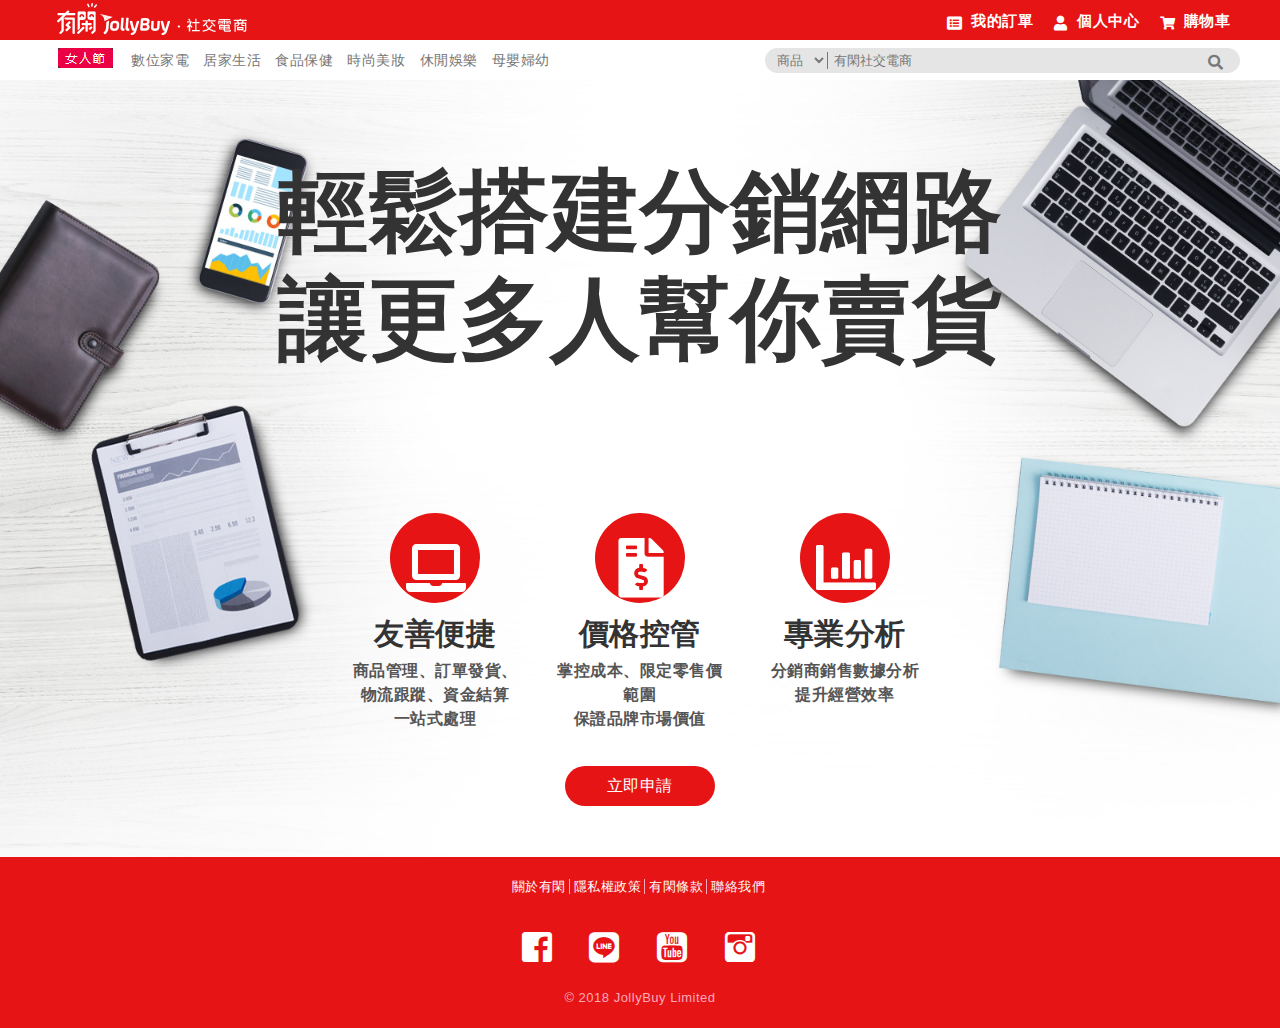
==== about-delivery.html @ 209195c0 "#77298 有閑承接頁面-店主 #77297 有閑承接頁面-供貨分銷 #77292 有閑承接頁面-拼團" ====
<!DOCTYPE html>
<html lang="en">
<head>
  <meta charset="UTF-8">
  <meta http-equiv="X-UA-Compatible" content="IE=edge, chrome=1">
  <meta name="viewport" content="width=device-width, initial-scale=1, user-scalable=0">
  <title>有閑</title>
  <link href="beango/css/bootstrap.min.css" rel="stylesheet" type="text/css">
  <link href="beango/css/owl.carousel.min.css" rel="stylesheet" type="text/css">
  <link href="beango/css/jquery.mCustomScrollbar.min.css" rel="stylesheet" tyle="text/css">
  <link href="beango/css/animate.css" rel="stylesheet" tyle="text/css">
  <link href="beango/css/icon.css" rel="stylesheet" type="text/css">
  <link href="beango/css/leisure.css?v=1" rel="stylesheet" type="text/css">  
  <script type="text/javascript" src="beango/js/jquery-2.1.4.min.js"></script>
</head>
<body>
  <div id="wrapper">
    <header>
      <div class="row content-with">
        <div id="menu">
          <i class="icon-list icon-m" id="navbarSideButton"></i>
          </div>
        <div class="col logo">
          <a href="#"><img src="beango/images/logo-mb-JB.png?v=1" alt="有閑"></a>
        </div>
        <div id="menu-list" class="col">
          <ul>
            <li class="shop"><a href="https://dev-admin.jollybuy.com/Member/Order"><i class="icon-listalt icon-s"></i>我的訂單</a></li>
            <li class="member"><a href="https://dev-www.jollybuy.com/Member/IndexNew"><i class="icon-user icon-s"></i>個人中心</a></li>
            <li class="cart"><a href="javascript:void(0);"><i class="icon-shoppingcart icon-s"></i>購物車</a></li>
          </ul>
        </div>
      </div>
      <div class="overlay"></div>
    </header>
    <!-- pc nav -->
    <div class="nav">      
      <div class="content-with">        
        <nav>   
          <div class="btn">
            <a href="javascript:void(0);">
              <img src="beango/images/icon/menu/btn.png" alt="女人節">
            </a>
          </div>
          <div id="scrollmenu" class="content">
            <a href="index.html?nav=01" data-nav="01">數位家電</a>
            <a href="index.html?nav=02" data-nav="02">居家生活</a>
            <a href="index.html?nav=03" data-nav="03">食品保健</a>
            <a href="index.html?nav=04" data-nav="04">時尚美妝</a>
            <a href="index.html?nav=05" data-nav="05">休閒娛樂</a>
            <a href="index.html?nav=06" data-nav="06">母嬰婦幼</a>
          </div>
        </nav>
        <div id="searchbar" class="search-form">
          <form class="" name="search" action="" method="post">
            <div class="wrap">
              <select name="type">
                <option value="product">商品</option>
                <option value="shop">店家</option>
              </select>
              <input type="text" name="k" autocomplete="off" placeholder="有閑社交電商">
              <button type="submit" class="search-button">
                <i class="icon-search icon-s"></i>
              </button>
            </div>
          </form>
        </div>
      </div>
    </div>
    <!--end of pc nav -->
    <!-- 電視牆 -->
    <div class="main-slideshow">
      <div class="tvwall-banner delivery-img"></div>
      <div class="tvwall-title">輕鬆搭建分銷網路<br/>讓更多人幫你賣貨</div>
    </div>
    <!-- end of 電視牆 -->
    <div class="main-container">      
      <div class="row three-item">
        <div class="item item col-sm-12 col-md-4 col-lg-4">
          <div class="cont">
            <div class="pic">
              <span class="icon-circle"><i class="icon-laptop"></i></span>              
            </div>
            <div class="txt">
              <p>友善便捷</p>
              <span>商品管理、訂單發貨、<br/>
                  物流跟蹤、資金結算<br/>
                  一站式處理</span>
            </div>
          </div>
        </div>
        <div class="item item col-sm-12 col-md-4 col-lg-4">
          <div class="cont">
            <div class="pic">
              <span class="icon-circle"><i class="icon-file-invoice-dollar-solid"></i></span>              
            </div>
            <div class="txt">
              <p>價格控管</p>
              <span>掌控成本、限定零售價範圍<br/>
                  保證品牌市場價值</span>
            </div>
          </div>
        </div>
        <div class="item item col-sm-12 col-md-4 col-lg-4">
          <div class="cont">
            <div class="pic">
              <span class="icon-circle"><i class="icon-chart-bar"></i></span>              
            </div>
            <div class="txt">
              <p>專業分析</p>
              <span>分銷商銷售數據分析<br/>
                  提升經營效率</span>
            </div>
          </div>
        </div>
        <div class="btn">立即申請</div>
      </div>
    </div>    
    <footer>
      <div class="fixed-footer">
        <ul>
          <li class="goback"><a href="https://dev-www.jollybuy.com/Beango/IndexNew"><i class="icon-home icon-m"></i>回有閑</a></li>
          <li class="shop"><a href="https://dev-admin.jollybuy.com/Member/Order"><i class="icon-listalt icon-m"></i>我的訂單</a></li>
          <li class="member"><a href="https://dev-www.jollybuy.com/Member/IndexNew"><i class="icon-user icon-m"></i>個人中心</a></li>
          <li class="cart"><a href="javascript:void(0);"><i class="icon-shoppingcart icon-m"></i>購物車</a></li>
        </ul>
      </div>
      <div class="footer">
        <div class="txt-link">
          <ul>
            <li><a target="_blank" href="http://dev-www.jollybuy.com/act/mb-about.html">關於有閑</a></li>
            <li><a target="_blank" href="http://dev-www.jollybuy.com/act/mb-privacy.html">隱私權政策</a></li>
            <li><a target="_blank" href="http://dev-www.jollybuy.com/act/mb-Terms.html">有閑條款</a></li>
            <li><a href="mailto:Jollybuy_cs@jollywiz.com">聯絡我們</a></li>
          </ul>
        </div>
        <div class="app-link">
          <ul>
            <li><a href="javascript:void(0);"><i class="icon-facebook-square icon-xl"></i></a></li>
            <li><a href="javascript:void(0);"><i class="icon-line icon-xl"></i></a></li>
            <li><a href="javascript:void(0);"><i class="icon-youtube_sign icon-xl"></i></a></li>
            <li><a href="javascript:void(0);"><i class="icon-instagram-big-logo icon-xl"></i></a></li>
          </ul>
        </div>
        <div class="copy-right">© 2018 JollyBuy Limited</div>
      </div>  
    </footer>
    <a class="back-to-top" href="javascript:void(0);"></a>
  </div>

<!-- /#wrapper -->
<!-- left slider content -->
  <div id="navbarSide" class="navbar-side">
    <span class="close"><i class="icon-times icon-m" aria-hidden="true"></i></span>
    <div><a href="javascript:void(0);">全站分類</a></div>
    <div>
      <ul>
        <li><a class="digital" href="category.html"><i class="icon-laptop icon-m"></i>數位</a></li>
        <li><a class="food" href="category.html"><i class="icon-utensils icon-m"></i>食品</a></li>
        <li><a class="home" href="category.html"><i class="icon-couch icon-m"></i>居家</a></li>
        <li><a class="fashion" href="category.html"><i class="icon-shoppingpurse icon-m"></i>時尚</a></li>
        <li><a class="casual" href="category.html"><i class="icon-bicycle icon-l"></i>休閒</a></li>
        <li><a class="mom" href="category.html"><i class="icon-babycarriage icon-m"></i>母嬰</a></li>
      </ul>
    </div>
    <div><a href="http://dev-www.jollybuy.com/act/mb-about.html">關於有閑</a></div>
    <div><a href="http://dev-www.jollybuy.com/act/mb-Terms.html">有閑條款</a></div>
    <div><a href="http://dev-www.jollybuy.com/act/mb-privacy.html">隱私權政策</a></div>
    <div><a href="mailto:Jollybuy_cs@jollywiz.com">聯絡我們</a></div>
    <div class="side-app-link">
      <ul>
        <li><a href="javascript:void(0);"><i class="icon-facebook-square icon-xl"></i></a></li>
        <li><a href="javascript:void(0);"><i class="icon-line icon-xl"></i></a></li>
        <li><a href="javascript:void(0);"><i class="icon-youtube_sign icon-xl"></i></a></li>
        <li><a href="javascript:void(0);"><i class="icon-instagram-big-logo icon-xl"></i></a></li>
      </ul>
    </div>
  </div>
<!--end of left slider content -->
  <script type="text/javascript" src="beango/js/bootstrap.min.js" ></script>
  <script type="text/javascript" src="beango/js/jquery.mCustomScrollbar.concat.min.js"></script>
  <script type="text/javascript" src="beango/js/owl.carousel.min.js"></script>
  <script type="text/javascript" src="beango/js/digit_countdown.js"></script>
  <script type="text/javascript" src="beango/js/leisure.js"></script>
  <!-- Global site tag (gtag.js) - Google Analytics -->
  <script async src="https://www.googletagmanager.com/gtag/js?id=UA-2205396-38"></script>
  <script>
    window.dataLayer = window.dataLayer || [];
    function gtag(){dataLayer.push(arguments);}
    gtag('js', new Date());
    gtag('config', 'UA-2205396-38');    
  </script>
</body>
</html>
---- beango/css/icon.css ----
@font-face {
  font-family: 'icomoon';
  src:  url('fonts/icon.eot?mkr8te');
  src:  url('fonts/icon.eot?mkr8te#iefix') format('embedded-opentype'),
    url('fonts/icon.ttf?mkr8te') format('truetype'),
    url('fonts/icon.woff?mkr8te') format('woff'),
    url('fonts/icon.svg?mkr8te#icon') format('svg');
  font-weight: normal;
  font-style: normal;
}

[class^="icon-"], [class*=" icon-"] {
  /* use !important to prevent issues with browser extensions that change fonts */
  font-family: 'icomoon' !important;
  speak: none;
  font-style: normal;
  font-weight: normal;
  font-variant: normal;
  text-transform: none;
  line-height: 1;

  /* Better Font Rendering =========== */
  -webkit-font-smoothing: antialiased;
  -moz-osx-font-smoothing: grayscale;
}

.icon-s {
  font-size: 15px; }

.icon-m {
  font-size: 20px; }

.icon-l {
  font-size: 25px; }

.icon-xl {
  font-size: 30px; }

.icon-2xl {
  font-size: 35px; }

.icon-3xl {
  font-size: 40px; }

.icon-fw {
  text-align: center;
  width: 15px; }

.icon-file-invoice-dollar-solid:before {
  content: "\e929";
}
.icon-chart-bar:before {
  content: "\f080";
}
.icon-chart-pie:before {
  content: "\f200";
}
.icon-laptop2:before {
  content: "\f10a";
}
.icon-palette:before {
  content: "\f53f";
}
.icon-newbeanfun-square:before {
  content: "\e900";
}
.icon-moneybag:before {
  content: "\e901";
}
.icon-puzzle:before {
  content: "\e902";
}
.icon-crib:before {
  content: "\e903";
}
.icon-babycarriage:before {
  content: "\e904";
}
.icon-soap:before {
  content: "\e905";
}
.icon-bottle:before {
  content: "\e906";
}
.icon-meat:before {
  content: "\e907";
}
.icon-rockinghorse:before {
  content: "\e908";
}
.icon-pregnant:before {
  content: "\e909";
}
.icon-pijama:before {
  content: "\e90a";
}
.icon-megaphone:before {
  content: "\e90b";
}
.icon-light:before {
  content: "\e90c";
}
.icon-tissues:before {
  content: "\e90d";
}
.icon-perfume:before {
  content: "\e90e";
}
.icon-cabinet:before {
  content: "\e90f";
}
.icon-hardware:before {
  content: "\e910";
}
.icon-cannedfood:before {
  content: "\e911";
}
.icon-jelly:before {
  content: "\e912";
}
.icon-dumpling:before {
  content: "\e913";
}
.icon-cake:before {
  content: "\e914";
}
.icon-popcorn:before {
  content: "\e915";
}
.icon-menshoe:before {
  content: "\e916";
}
.icon-menclothes:before {
  content: "\e917";
}
.icon-shoe:before {
  content: "\e918";
}
.icon-necklace:before {
  content: "\e919";
}
.icon-shoppingpurse:before {
  content: "\e91a";
}
.icon-dress:before {
  content: "\e91b";
}
.icon-womenlipstick:before {
  content: "\e91c";
}
.icon-party:before {
  content: "\e91d";
}
.icon-alarm:before {
  content: "\e91e";
}
.icon-campingtent:before {
  content: "\e91f";
}
.icon-filledspeaker:before {
  content: "\e920";
}
.icon-washingmachine:before {
  content: "\e921";
}
.icon-hairdryer:before {
  content: "\e922";
}
.icon-microwaveoven:before {
  content: "\e923";
}
.icon-rim:before {
  content: "\e924";
}
.icon-instagram-big-logo:before {
  content: "\e925";
}
.icon-line-logo:before {
  content: "\e926";
}
.icon-plus-18-movie:before {
  content: "\e927";
}
.icon-newbeanfun:before {
  content: "\e928";
}
.icon-search:before {
  content: "\f002";
}
.icon-user:before {
  content: "\f007";
}
.icon-thlarge:before {
  content: "\f009";
}
.icon-times:before {
  content: "\f00d";
}
.icon-cog:before {
  content: "\f013";
}
.icon-home:before {
  content: "\f015";
}
.icon-listalt:before {
  content: "\f022";
}
.icon-camera:before {
  content: "\f030";
}
.icon-arrowleft:before {
  content: "\f053";
}
.icon-arrowright:before {
  content: "\f054";
}
.icon-shoppingcart:before {
  content: "\f07a";
}
.icon-twitter-square:before {
  content: "\f081";
}
.icon-facebook-square:before {
  content: "\f082";
}
.icon-twitter:before {
  content: "\f099";
}
.icon-briefcase:before {
  content: "\f0b1";
}
.icon-bars:before {
  content: "\f0c9";
}
.icon-list:before {
  content: "\f0ca";
}
.icon-google-plus-square:before {
  content: "\f0d4";
}
.icon-google-plus-g:before {
  content: "\f0d5";
}
.icon-coffee:before {
  content: "\f0f4";
}
.icon-laptop:before {
  content: "\f109";
}
.icon-gamepad:before {
  content: "\f11b";
}
.icon-dollarsign:before {
  content: "\f155";
}
.icon-thumbsup:before {
  content: "\f164";
}
.icon-youtube_sign:before {
  content: "\f166";
}
.icon-youtube:before {
  content: "\f167";
}
.icon-youtube2:before {
  content: "\f168";
}
.icon-instagram:before {
  content: "\f16d";
}
.icon-tumblr:before {
  content: "\f173";
}
.icon-tumblr-square:before {
  content: "\f174";
}
.icon-weibo:before {
  content: "\f18a";
}
.icon-vimeo-square:before {
  content: "\f194";
}
.icon-paw:before {
  content: "\f1b0";
}
.icon-weixin:before {
  content: "\f1d7";
}
.icon-cc-visa:before {
  content: "\f1f0";
}
.icon-cc-mastercard:before {
  content: "\f1f1";
}
.icon-cc-paypal:before {
  content: "\f1f4";
}
.icon-bicycle:before {
  content: "\f206";
}
.icon-whatsapp:before {
  content: "\f232";
}
.icon-cc-jcb:before {
  content: "\f24b";
}
.icon-vimeo-v:before {
  content: "\f27d";
}
.icon-shoppingbag:before {
  content: "\f290";
}
.icon-bath:before {
  content: "\f2cd";
}
.icon-utensils:before {
  content: "\f2e7";
}
.icon-facebook-f:before {
  content: "\f39e";
}
.icon-line:before {
  content: "\f3c0";
}
.icon-mobile:before {
  content: "\f3cd";
}
.icon-pad:before {
  content: "\f3fa";
}
.icon-ticket:before {
  content: "\f3ff";
}
.icon-whatsapp-square:before {
  content: "\f40c";
}
.icon-youtube-square:before {
  content: "\f431";
}
.icon-pills:before {
  content: "\f484";
}
.icon-couch:before {
  content: "\f4b8";
}
.icon-broom:before {
  content: "\f51a";
}
.icon-robot:before {
  content: "\f544";
}
.icon-store:before {
  content: "\f54e";
}
---- beango/css/leisure.css ----
body{
  width:100%;
  position: relative;
  font-family: 微軟正黑體, "Microsoft JhengHei", Arial, Helvetica, sans-serif;
  font-size: 13px;
  line-height: 20px;
  letter-spacing: 0.5px;
  text-decoration: none;
  color: #777;
  background-color: #f5f5f5;
}
a,a:link,a:visited{
  color: #777;
  text-decoration: none;
}
ul,li{
  list-style-type: none;
  padding: 0 0;
  margin: 0 0;
}
.img-fluid{
  width: 100%;
}
.main-container .row{
  margin-left: 0;
  margin-right: 0;
}
.main-container{
  position: relative;
  /* padding: 0 1em; */
  margin-bottom: 90px;
}
.content-with{
  width: 100%;
}
@media (min-width: 992px) {
  a:hover{color: #ff3f56;}
  .main-container{
    position: relative;
    margin-bottom: 0px;
  }
  .content-with{
    width: 100%;
    max-width: 1200px;
    margin: 0 auto;
  }
}
/*
header
*/
header{
  height: 40px;
  background-color: #e61414;
  margin-bottom: 40px;/*for bottom  */
}
header #menu{
  margin: 13px 0 2px 17px;
  padding: 0 15px;
}
header .logo{
  text-align: center;
}
header .logo img{
  max-height: 40px;
}
header #search{
  text-align: right;
  padding-top: 8px;
  padding-right: 0;
}
header #search i{
  position: absolute;
  right: -15px;
  top: 12px;
  color: #fff;
}
#menu-list {
  display: none;
}
@media (max-width: 992px) {
  header .logo{
    display: none;
  }
}
@media (min-width: 992px) {
  header .logo{
    text-align: left;
  }
  header #search,
  header #menu{
    display: none;
  }
  /*pc menu*/
  #menu-list{
    display: block;
    text-align: right;
    padding-top: 6px;
    padding-right: 0px; /*隱藏購物車*/
  }
  #menu-list ul li{
    display: inline-block;
  }
  #menu-list li a{
    position: relative;
    color: #FFF;
    display: block;
    height: 30px;
    background-repeat: no-repeat;
    background-position: left top;
    padding-top: 5px;
    padding-right: 10px;
    padding-left: 30px;
    font-size: 15px;
    font-family: "微軟正黑體";
    font-weight: 700;
  }
  #menu-list li a i{
    position: absolute;
    left: 6px;
    top: 10px;
  }
  #menu-list li a:hover{color: #ffa8bd;}
  #menu-list li.dollar a{background-image: url("../images/icon/menu/icon-dollar.png");}
  #menu-list li.dollar a:hover{background-image: url("../images/icon/menu/icon-dollar-hover.png");}
}
/*
側欄選單
*/
 #navbarSideButton{
  color: #fff;
  outline: none;
  margin-top: 12px;
  cursor: pointer;
 }
 .navbar-side {
  color: #fff;
  font-size: 1.1em;
  letter-spacing: 2px;
  background-color: #fafafa;
  height: 100%;
  width: 180px;
  position: fixed;
  top: 0;
  left: -180px;
  list-style: none;
  z-index: 1000;
  -webkit-transform: translateX(0%);
  -ms-transform: translateX(0%);
  transform: translateX(0%);
  -webkit-transition: 300ms ease;
  transition: 300ms ease;
  padding: 20px;
}
.navbar-side>div{
  border-bottom: solid 1px #e1e1e1;
  padding: 10px 0;
}
.navbar-side>div:last-child{
  border-bottom: none;
}
.navbar-side>div a:hover{
  color: #ff3f56;
}
.navbar-side li{
  display: inline-block;
  margin-left: 8px;
}
.navbar-side li a{
  display: block;
  position: relative;
  background-repeat: no-repeat;
  padding-top: 30px;
}
.navbar-side li a i{
  position: absolute;
  left: 5px;
  top: 8px;
}
.navbar-side .side-app-link{
  display: inline-block;
}
.navbar-side .side-app-link ul li{
  float: left;
  margin: 7px;
  width: 32px;
  height: 32px;
}
.navbar-side .side-app-link ul li a{
  padding: 0;
}
.navbar-side .side-app-link ul li i{
  position: relative;
  top: inherit;
  left: inherit;
}
.navbar-side .close{
  color: #777;
  position: absolute;
  top: 5px;
  right: 5px;
}
.side-link {
 padding-left: 2rem;
}
.reveal {
  -webkit-transform: translateX(100%);
 -ms-transform: translateX(100%);
 transform: translateX(100%);
 -webkit-transition: 300ms ease;
 transition: 300ms ease;
}
.overlay {
  position: fixed;
  display: none;
  top: 0;
  left: 0;
  right: 0;
  bottom: 0;
  cursor: pointer;
  background-color: #2b2b2b;
  opacity: 0.6;
  z-index: 1000;
}

/*nav*/
.nav{
  background-color: #FFF;
  width: 100%;
  position: absolute; /*for bottom pc nav*/
  height: 40px;
  top: 40px;/*for bottom pc nav*/
}
nav .btn{
  float: left;
  margin-left: 5px;
  height: 40px;
  border-radius: 0;
}
nav .btn a{
  display: block;
  font-size: 13px;
  color: #fff;
  vertical-align: text-top;
}
#scrollmenu a{
  width: 39px;
  font-size: 14px;
  overflow: hidden;
}
#scrollmenu,
.scrollmenu{
  overflow: auto;
  white-space: nowrap;
}
#scrollmenu a,
.scrollmenu a{
    display: inline-block;
    color: #777;
    text-align: center;
    margin-right: 3%;
    padding:10px;
    text-decoration: none;
}
#scrollmenu a.active{
    color: #ff3f56;
}
.scrollbar-dynamic > .scroll-element.scroll-x .scroll-bar{
  cursor: pointer;
}
/*.scrollmenu .mCS-minimal.mCSB_scrollTools .mCSB_draggerRail{
  background-color: #FF0000;
}*/
@media (max-width: 992px) {
  nav .btn{
    margin: 0;
  }
}
@media (min-width: 515px) {
  nav{
    float: left;
    width: 515px;
    overflow: hidden;
  }  
  .nav #scrollmenu{
    padding-left: 10px;
    width: 515px;
  }
  #scrollmenu a{
    margin: 0;
    padding: 10px 5px;
    color: #777;
    width: auto;
  }
  #scrollmenu a,
  .scrollmenu a{
    margin-bottom: 5px;
  }
  #scrollmenu a:hover {
      color: #ff3f56;
  }
}
/*pc nav search*/
.search-form{
  position: absolute;
  top: -33px;
  right: 15px;
  width: calc(100% - 70px);
  margin: 0px auto;
}
.search-form.open{
  display: block;
}
.search-form .wrap{
  border-radius: 16px;
  position: relative;
  padding: 0px 8px;
  background-color: #e5e5e5;
}
.search-form .search-button{
  position: absolute;
  top: 2px;
  right: 15px;
  width: 20px;
  height: 20px;
  padding: 0;
  color: #777;
  background: transparent;
  border: none;
  outline: none;
  cursor: pointer;  
}
.search-form .search-button i{
  position: absolute;
  top: 5px;
  right: 0;
  width: 20px;
  height: 20px;
}
.search-form input{
  width: 300px;
  height: 25px;
  color: #777;
  background: transparent;
  border: none;
  outline: none;
}
.search-form select{
  margin: 3px 0;
  width: 55px;
  color: #777;
  background: transparent;
  border: none;
  border-right: 1px solid #777;
  border-radius: 0px;
  outline: none;
}
@media (min-width: 992px) {
  .nav .search-form{
    position: relative;
    top: inherit;
    right: inherit;
    left: inherit;
    width: 475px;
    float: right;
    display: block;
    padding-top: 0px;
    margin: 0px auto;
    margin-top: 8px;
  }  
}
@media (max-width: 992px) {
  .search-form .wrap{
    background-color: #FFF;
  }
}

@media (max-width: 575.98px) {
  .nav .search-form input{
    width: calc(100vw - 255px);
  }
}
/*product style*/
.grid .photo{
  position: relative;
  padding-bottom: 100%;
}
.grid .photo img{
  object-fit: contain;
  position: absolute;
  height: 100%;
  top: 0;
  left: 0;
}
.product-defult .fixed-price{
  vertical-align:bottom;
  overflow: hidden;
  display: inline-block;
  text-decoration: line-through;
}
.product-defult .sale-price{
  color: #de002a;
  font-weight: bold;
  display: block;
  margin-left: 2px;
}
.product-defult .sale-price span{
  font-size: 25px;
  display: inline-block;
}
.product-defult .shop{
  overflow: hidden;
  height: 21px;
  margin-top: 5px;
}
.product-defult .desc{
  height: 43px;
  font-weight: bold;
  overflow: hidden;
}
.product-defult .price-group{
  font-size: 18px;
}
/*網格*/
.grid .cont{
  text-align: center;
  background-color: #fff;
  padding: 2px;
  padding-bottom: 10px;
}
.grid .photo{
  margin-bottom: 10px;
}
.grid .info{
  padding: 0 5px;
}
.grid .pro-grid-style01 .cont{
  border: solid 1px #C1C1C1;
}
/*條列*/
.product-list .cont{
  padding-top: 1.33rem;
  padding-bottom: 1.33rem;
  overflow: hidden;
  padding-left: 0px;
  padding-right: 0px;
}
.product-list .photo{
  width: 30%;
  height: auto;
  float: left;
  padding: 2px;
}
.product-list .info{
  float: left;
  width: 65%;
  margin-left: 5%;
  margin-bottom: 5px;
}
.product-list .desc{
  max-height: 60px;
}
.product-defult .promo-icon{
  margin-top: 10px;
  font-size: 0;
}
.product-defult .promo-icon img{
  display: inline-block;
  width: 25px;
  height: auto;
}
/*
  owl-nav
*/
.owl-carousel .owl-nav .owl-next,
.owl-carousel .owl-nav .owl-prev{
  color: #ccc;
  display: none;
  position: absolute;
  top:35%;
}
.owl-carousel .owl-nav .owl-next:hover,
.owl-carousel .owl-nav .owl-prev:hover{
  color:#777;
}
.owl-carousel .owl-nav .owl-prev{
  left: -12px;
}
.owl-carousel .owl-nav .owl-next{
  right: -12px;
}
/*
slideshow
*/
.main-slideshow{
  position: relative;
  background-color: #ddd;
  margin-bottom: 1rem;
  font-size: 1rem;
}
.main-slideshow .slide-item >a{
  width: inherit;
  height: inherit;
  display: block;
}
.main-slideshow .owl-carousel .owl-item img{
  max-width: 100%;
  max-height: 600px;
  width: auto;
  margin: auto;
}
.main-slideshow .owl-carousel .owl-nav .owl-prev,
.main-slideshow .owl-carousel .owl-nav .owl-next{
  position: absolute;
  z-index: 1;
  top: 50%;
  width: 45px;
  height: 60px;
  color: #aaa;
  display: inline-block;
  line-height: 66px;
  border-radius: 3px;
  overflow: hidden;
  -webkit-transform: translateY(-50%);
     -moz-transform: translateY(-50%);
      -ms-transform: translateY(-50%);
       -o-transform: translateY(-50%);
          transform: translateY(-50%);
  font-size: 0;
  font-weight: 300;
  -webkit-transition: 0.5s ease 0s;
     -moz-transition: 0.5s ease 0s;
      -ms-transition: 0.5s ease 0s;
       -o-transition: 0.5s ease 0s;
          transition: 0.5s ease 0s;
  opacity: 0;
}
.main-slideshow .owl-carousel:hover .owl-nav .owl-prev,
.main-slideshow .owl-carousel:hover .owl-nav .owl-next{
  opacity: 1;
}
.main-slideshow .owl-carousel .owl-nav .owl-next{
  right: 10px;
  text-align: right;
}
.main-slideshow .owl-carousel .owl-nav .owl-prev{
  left: 10px;
  text-align: left;
}
.main-slideshow .owl-carousel.nav-style1 .owl-nav .owl-prev::before,
.main-slideshow .owl-carousel.nav-style1 .owl-nav .owl-next::before {
  color: #fff;
  font-size: 20px;
  width: 100%;
  height: 100%;
  text-align: center;
  font-family: "icon";
  background-color: rgba(255, 255, 255, 0.1);
  display: inline-block;
}
.main-slideshow .owl-carousel.nav-style1 .owl-nav .owl-prev::before {
  content: "\f053";
}
.main-slideshow .owl-carousel.nav-style1 .owl-nav .owl-next::before {
  content: "\f054";
}
.main-slideshow .owl-carousel.nav-style1 .owl-nav .owl-prev:hover::before,
.main-slideshow .owl-carousel.nav-style1 .owl-nav .owl-next:hover::before {
  /* background-color: #fff; */
  background-color: rgba(255, 255, 255, 0.9);
  color: #666;
}
.main-slideshow .owl-carousel .owl-dots{
	bottom: 5px;
}
.main-slideshow .owl-carousel .owl-dots .owl-dot {
  display: inline-block;
  background-color: rgba(255, 255, 255, 0.3);
  width: 15px;
  height: 15px;
  border-radius: 100%;
  margin: 0 3px;
}
.main-slideshow .owl-carousel .owl-dots {
  position: absolute;
  z-index: 1;
  bottom: 30px;
  left: 50%;
  -webkit-transform: translateX(-50%);
     -moz-transform: translateX(-50%);
      -ms-transform: translateX(-50%);
       -o-transform: translateX(-50%);
          transform: translateX(-50%);
}
.main-slideshow .owl-carousel .owl-dots .owl-dot.active {
  background-color: rgba(255, 255, 255, 1);
}
.main-slideshow .slide-content-1 {
  position: absolute;
  z-index: 2;
  top: 50%;
  text-align: center;
  left: 50%;
  -webkit-transform: translateX(-50%) translateY(-50%);
  -moz-transform: translateX(-50%) translateY(-50%);
  -ms-transform: translateX(-50%) translateY(-50%);
  -o-transform: translateX(-50%) translateY(-50%);
  transform: translateX(-50%) translateY(-50%);
  max-width: 640px;
}
.main-slideshow .slide-item .view.button {
  color:#fff;
  border: solid 2px #fff;
  background-color: transparent;
  line-height: 48px;
  padding: 0 20px;
}
.main-slideshow .slide-content-1 a.button{
    display: none;
}

@media (max-width: 1199.98px) {
  .item-background {
    background-position: center;
    background-repeat: no-repeat;
    background-size: cover;
    position: relative;
  }
  .main-slideshow .slide-content-1{
    top: 80%;
    left: 50%;
  }
}
@media (max-width: 991.98px) {
  .main-slideshow .owl-carousel .owl-nav .owl-prev,
  .main-slideshow .owl-carousel .owl-nav .owl-next {
    width: 55px;
    height: 45px;
    line-height: 50px;
  }
  .main-slideshow .owl-carousel .owl-dots .owl-dot {
    width: 8px;
    height: 8px;
  }
  .main-slideshow .slide-content-1 a.button{
    display: inline-block;
  }
}

@media (max-width: 575.98px) {
  .main-slideshow .owl-carousel .owl-nav .owl-prev,
  .main-slideshow .owl-carousel .owl-nav .owl-next {
    width: 30px;
    height: 25px;
    line-height: 30px;
  }
  .main-slideshow .owl-carousel.nav-style1 .owl-nav .owl-prev::before,
  .main-slideshow .owl-carousel.nav-style1 .owl-nav .owl-next::before{
    font-size: 15px;
  }
  .main-slideshow .slide-content-1 {
    width: 100%;
    padding: 0 30px;
  }
}


/* 導購banner */
.index-banner{
  display: inline-block;
  padding: 0 15px;
}
.index-banner a.link{
  float: left;
  width: 49%;
}
.index-banner a.link:first-child{
  margin-right: 2%;
}
/*promo*/
.promo-section{
  /* margin-top: 1.2em; */
}
.promo-section .header{
  text-align: center;
  height: 30px;
  margin: 30px;
}
.sub-title{
  color: #222222;
  font-size: 1.23em;
  font-weight: bold;
  display: inline-block;
  /* margin-right: 8px; */
}
.sub-title span{
  font-size: 35px;
  font-weight: bold;
  color: #333;
  display: inline-block;
  background-repeat: no-repeat;
  padding-top: 6px;
  padding-left: 30px;
}
.sub-title .action-word{
  color: #de002a;
  font-size: 40px;
  padding: 0;
}
.sub-title .action-icon{
  background: url("../images/icon/promo/icon-action-icon.png") no-repeat;
  background-size: contain;
  width: 10px;
  height: 20px;
  padding: 0;
}
.promo-section .desc{
  display: inline-block;
  width: 100%;
  white-space: normal;
}
.promo-section .timer{
  width: 170px;
  display: inline-block;
  vertical-align: bottom;
  margin-bottom: 5px;
  margin: 10px 0;
}
.promo-section .timer span{
  width: 25px;
  background-color: #000;
  color: #fff;
  padding: 4px;
  margin: 0 2px;
}
.promo-section .ad{
  padding: 5px;
}
.promo-section .row{
  margin: 0 0;
}
.promo-section div[class^="col"]{
  padding: 0 5px;
}
.promo-section .see-more .arrow{
  background-image: url("../images/banner-arrow.png");
  background-repeat: no-repeat;
  background-position-x: center;
  padding-top: 70px;
  margin-top: 45%;
  margin-bottom: 10px;
}
.promo-section .see-more span{
  display: block;
  font-size: 1.38em;
  font-weight: bold;
}
.promo-section .see-more a:hover{
  color: #de002a;
}
.promo-section .grid .sale-price{
  margin-left: 0;
}
.promo-section .grid .sale-price span{
  font-size: 25px;
}
.promo-section .btn-group-buy{
  display: inline-block;
  width: 90px;
  height: 30px;
  background-color: #de002a;
  border-radius: 25px;
  color: #FFF;
  line-height: 29px;
  vertical-align: bottom;
  text-align: center;
}
.promo-section .btn-group-buy:hover{
  background-color: #CD0000;
}
/* 1人獨享超好買 */
.promo-limited-time{
  padding-left: 15px;
  padding-right: 15px;
}
.promo-limited-time .header{
  /* margin-bottom: 10px; */
}
.promo-limited-time .sub-title{
  /* margin-bottom: 10px; */
}
.promo-limited-time .item{
  width: 100%;
  height: auto;  
  padding: 0 5px 5px;
}
.promo-limited-time .item .cont{
  position: relative;
	padding-bottom: 100%;
  border: solid 1px #C1C1C1;
}
.promo-limited-time .row .item .cont a img{
  position: absolute;
  top: 0;
  bottom: 0;
  left: 0;
  margin: auto;
  width: 100%;
  height: auto;
  object-fit: contain;
}
/*三人團購限時*/
.promo-shopping-guide{
  padding-left: 15px;
  padding-right: 15px;
}
@media (min-width: 575.98px) {
  .promo-shopping-guide .item{
    padding-left: 0px;
    padding-left: 5px;
    padding-right: 5px;
  }
}
.promo-shopping-guide .item{
  margin-bottom: 10px;
}
@media (max-width: 575.98px) {
  .promo-shopping-guide .row{
    border-top: solid 1px #C1C1C1;
  }
  .promo-shopping-guide .item{
    padding: 0;
    margin: 0;
  }
  .promo-shopping-guide .item .cont{
    padding: 5px;
    border-top: 0;
    overflow: hidden;;
  }
  .promo-shopping-guide .item .cont::before{
    position: absolute;
    left: 1px;
    top: -1px;
    display: inline-block;
    width: 5px;
    height: 1px;
    background-color: #FFF;
    content: "";
  }
  .promo-shopping-guide .item .cont::after{
    position: absolute;
    right: 1px;
    top: -1px;
    display: inline-block;
    width: 5px;
    height: 1px;
    background-color: #FFF;
    content: "";
  }
  .promo-shopping-guide .row:first-child .item:first-child .cont::before,
  .promo-shopping-guide .row:first-child .item:first-child .cont::after{
    display: none;
  }
  .promo-shopping-guide .item .cont .photo{
    float: left;
    margin: 0;
    padding: 0;
    width: 40%;
    height: auto;;
  }
  .promo-shopping-guide .item .cont .photo img{
    position: relative;
    height: auto;;
  }
  .promo-shopping-guide .item .cont .info{
    float: left;
    margin-left: 5%;
    padding: 0;
    width: 55%;
    height: auto;;
  }
  .promo-shopping-guide .item .cont .info .desc{
    display: block;
    height: 38px;
  }
}
.promo-shopping-guide .product-defult .price-group{
  display: inline-block;
  width: calc(100% - 95px);
  text-align: left;
}
.promo-shopping-guide .product-defult .price-group .sale-price .txt,
.promo-shopping-guide .product-defult .price-group .fixed-price{
  font-size: 13px;
}
.promo-shopping-guide .product-defult .price-group .fixed-price{
  text-decoration: none;
}
.promo-shopping-guide .filter{
  display: flex;
  margin-bottom: 10px;
  padding: 0 5px;
}
.promo-shopping-guide .filter select{
  width: 350px;
  height: 40px;
  border-color: #CCC;
  color: #999; 
}
.promo-shopping-guide .filter select + select{
  margin-left: 15px;
}
@media (max-width: 750px) {  
  .promo-shopping-guide .filter select{
    width: calc((100% - 15px) / 2);
  }
}
@media (max-width: 575.98px) {
  .promo-shopping-guide .product-defult .price-group{
    width: 100%;
  }
  .promo-shopping-guide .grid .info{
    text-align: left;
  }
  .promo-shopping-guide .filter{
    padding: 0;
  }
}
/*每日好店,閑編推薦*/
.promo-section .see-more{
  text-align: center;
}
.promo-good-shop .header,
.promo-recommend .header{
  width: 100%;
  text-align: center;
  margin: 30px 0;
}
.promo-good-shop .bodyer,
.promo-recommend .bodyer{
  background-color: #fff;
  border: solid 1px #C1C1C1;
  padding: 2px;
}
.promo-good-shop .price-group .fixed-price{
	display: block;
	height: 20px;
}
.promo-good-shop .grid .sale-price span{
  font-size: 22px;
}
.promo-recommend .bodyer{
  padding: 0 10px 10px 10px;
}
.promo-recommend .bodyer p{
  margin: 10px 0;
}
.promo-recommend .headline{
  color: #555;
  font-size: 20px;
  font-weight: bold;
  border-bottom: 1px solid #eee;
  padding: 10px 0;
}
@media (min-width: 991.98px) {
  .promo-good-shop .promo-section .ad{
    height: 297px;
  }
  .promo-good-shop .section2,
  .promo-recommend .section2{
    /* padding-top: 35px; */
  }
}
/* 爆款好店快去逛  */

/*
.promo-good-shop .bodyer .test{ display: block; position: relative; width: 100%; white-space: nowrap; overflow-x: auto; overflow-y: hidden; -webkit-overflow-scrolling:touch;}
.promo-good-shop .bodyer .test::-webkit-scrollbar{ display:none; height: 7px;}
.promo-good-shop .bodyer .test:hover::-webkit-scrollbar{ display:block;}
.promo-good-shop .bodyer .test::-webkit-scrollbar-thumb { position:relative; background:#C1C1C1; border:0; border-radius:5px; transtion:0.2s; -webkit-appearance:none;}
.promo-good-shop .bodyer .test::-webkit-scrollbar-track { cursor:pointer; background:#FFF; border-radius:5px}
.promo-good-shop .bodyer .test::-moz-scrollbar-track { background:#d7d7d7; border:0} 
.promo-good-shop .bodyer .test::-moz-scrollbar-thumb { width:1px; height:1px; background:#C1C1C1; border:0; border-radius:10px} 
.promo-good-shop .bodyer .test::-moz-scrollbar-thumb:hover,
.promo-good-shop .bodyer .test:active::-moz-scrollbar-thumb { width:1px; height:1px}
*/

.promo-good-shop .bodyer .owl-stage {
  left: -25px;
}
@media (max-width: 992px) {
  .promo-good-shop .section2,
  .promo-recommend .section2{
    padding-top: 10px;
  }
}
@media (max-width: 375px) {
  .product-defult .promo-icon img{
    width: 17px;
  }
}
@media (max-width: 320px) {
  .promo-good-shop .grid .sale-price{
    font-size: 14px;
  }
  .promo-good-shop .grid .sale-price span,
  .promo-good-shop .price-group .fixed-price{
    font-size: 16px;
  }
}

/* 小編推薦不停購 */
.promo-recommend .bodyer .test{
  display: block;
  position: relative;
  width: 100%;
  white-space: nowrap;
  overflow-x: auto;
  overflow-y: hidden;
  -webkit-overflow-scrolling:touch;
}
.promo-recommend .bodyer .owl-stage {
  left: -25px;
}

/* 今日好物最熱賣 */
.promo-hot{
  padding-left: 15px;
  padding-right: 15px;
}
.promo-hot .bodyer .row .item{
  padding: 0 5px 10px;  
}
.promo-hot .bodyer .cont{
  padding: 10px;
  background-color: #FFF;  
  border: solid 1px #C1C1C1;
}
.promo-hot .bodyer .cont .photo{
  position: relative;
  padding-bottom: 39%;
  max-width: 145px;
  max-height: 145px;
  width: 40%;
  height: 100%;  
}
.promo-hot .bodyer .cont .photo a .img-fluid{
  object-fit: contain;
  position: absolute;
top: 0;
bottom: 0;
left: 0;
margin: auto;
width: 100%;
  height: auto;
}
.promo-hot .bodyer .cont .info{
  width: 55%;
}
.promo-hot .bodyer .cont .info .price-group .fixed-price{
  font-size: 12px;
}
@media (min-width: 992px) {
  .promo-hot .bodyer .cont{
    padding: 5px;
  }  
}
@media (max-width: 575.98px){
  .promo-hot .bodyer .row:first-child{
    border-top: solid 1px #C1C1C1;
  }
  .promo-hot .bodyer .row .item,
  .promo-hot .bodyer .row .item + .item{
    padding: 0;
  }
  .promo-hot .bodyer .row:first-child .item:first-child .cont::before,
  .promo-hot .bodyer .row:first-child .item:first-child .cont::after{
    display: none;
  }
  .promo-hot .product-list .cont{
    padding: 5px;
    border-top: 0;
  }
  .promo-hot .product-list .cont::before{
    position: absolute;
    left: 1px;
    top: -1px;
    display: inline-block;
    width: 5px;
    height: 1px;
    background-color: #FFF;
    content: "";
  }
  .promo-hot .product-list .cont::after{
    position: absolute;
    right: 1px;
    top: -1px;
    display: inline-block;
    width: 5px;
    height: 1px;
    background-color: #FFF;
    content: "";
  }
  .promo-hot .product-list .photo{
    width: 40%;
  }
  .promo-hot .product-list .info{
    width: 55%;
  }
}
/* 今日新品快去挖 */
.promo-discover{
  padding-left: 15px;
  padding-right: 15px;
}
.promo-discover .item{
  margin-bottom: 10px;
}
@media (min-width: 992px) {
  .promo-discover .item{
    padding-left: 0px;
    padding-left: 5px;
    padding-right: 5px;
  }
}
@media (max-width: 991.98px) {
  .promo-discover .item{
    padding-left: 5px;
    padding-right: 0px;
  }
  .promo-discover .item:nth-child(odd){
    padding-left: 0px;
    padding-right: 5px;
  }
}
@media (max-width: 576px) {
  .promo-section .header,
  .promo-good-shop .header, 
  .promo-recommend .header{
    height: 100%;
    margin: 15px 0 5px 0;
  }
  .sub-title span{
    font-size: 20px;
  }
  .sub-title .action-word{
    font-size: 28px;
  }
}
.sub-title span.icon-clock{background-image: url("../images/icon/promo/icon-clock.png");}
.sub-title span.icon-money{background-image: url("../images/icon/promo/icon-money.png");}
.sub-title span.icon-finger{background-image: url("../images/icon/promo/icon-finger.png");}
.sub-title span.icon-megaphone{background-image: url("../images/icon/promo/icon-megaphone.png");}
.sub-title span.icon-fire{background-image: url("../images/icon/promo/icon-fire.png");}
.sub-title span.icon-lamp{background-image: url("../images/icon/promo/icon-lamp.png");}
/*mobile fixed footer*/
footer{
  width: 100%;
  position: fixed;
  bottom: 0;
  z-index: 990;
}
.fixed-footer{
  overflow: hidden;
  /* display: flow-root; */
  background-color: #fff;
  padding: 10px 0;
}
.fixed-footer>ul{
  display: flow-root;
  /* width: 293px;
  margin: 0 auto; */
}
.fixed-footer ul li{
  width: 25%;
  float: left;
  text-align: center;
  /* margin: 0 5px; */
}
.fixed-footer a{
  display: block;
  position: relative;
  background-position-x: center;
  background-repeat: no-repeat;
  padding-top: 30px;
}
.fixed-footer a i{
  position: absolute;
  top: 10px;
  left: 0;
  right: 0;
  bottom: 0;
  margin: auto;
}
.fixed-footer .dollar a{background-image: url("../images/icon/footer/icon-dollar.png");}
@media (min-width: 992px) {
  .fixed-footer{display: none;}
  }
/*PC footer*/
footer .footer{
  display: none;
  color: #ffa8bd;
  text-align: center;
  background-color: #e61414;
  padding-top: 20px;
  padding-bottom: 20px;
  margin-top: 20px;
}
footer .footer li a,
footer .footer li a:link,
footer .footer li a:visited{color: #FFF; }
footer .footer li a:hover{color: #ffa8bd;}
footer .footer li{
  margin: 0px auto 20px auto;
}
@media (min-width: 992px) {
  footer{ position: relative;}
  footer .footer{display: block;}
  footer .footer li{
    display: inline-block;
  }
  footer .footer li a{
    border-right: solid 1px #ffa8bd;
    padding-right: 3px;
  }
  footer .footer li:last-child a{
    border-right: none;
  }
  footer .footer .app-link li{
    margin: 15px;
  }
  footer .footer .app-link li a{
    border: 0;
  }
}
.back-to-top {
  bottom: 60px;
  display: none;
  font-weight: 700;
  font-size: 20px;
  letter-spacing: 2px;
  position: fixed;
  right: 20px;
  width: 40px;
  height: 40px;
  line-height: 36px;
  text-align: center;
  text-decoration: none;
  transform-origin: 100% 50% 0;
  -o-transform-origin: 100% 50% 0;
  -webkit-transform-origin: 100% 50% 0;
  z-index: 99999  ;
  overflow: hidden;
  padding: 0;
  background-color: #de002a57;
}
.back-to-top::before {
  content: "";
  position: absolute;
  right: 9px;
  top: 15px;
  z-index: 111;
  width: 0;
  height: 0;
  text-align: center;
  display: inline-block;
  border-style: solid;
  border-width: 0 10px 10px 10px;
  border-color: transparent transparent #ffffff transparent;
}
.back-to-top:hover::before {
  -webkit-animation: toUpFromUnder 0.5s forwards;
  -moz-animation: toUpFromUnder 0.5s forwards;
  animation: toUpFromUnder 0.5s forwards;
  color: #ffffff;
}
.back-to-top.show {
	display: block !important;
}
/* 內頁: 商品列表 */
.pro-view .photo{
  position: relative;
  padding-bottom: 100%;
}
.pro-view .photo img{
  object-fit: contain;
  position: absolute;
  height: 100%;
  top: 0;
  left: 0;
}

/* 首頁動態載入 */
.loader{background: url(../images/spinner/spinner.gif) no-repeat center center}

/* 承接頁樣式 start */
.main-slideshow .group-img img{
  width: 100%;
  height: auto;
}
.main-slideshow .delivery-img{ background-image: url("../images/banner/tv-wall/BG-PC-delivery.jpg");}
.main-slideshow .owner-img{ background-image: url("../images/banner/tv-wall/BG-PC-owner.jpg");}
.main-slideshow .tvwall-banner{
  position: relative;
  margin-bottom: -2%;
  height: 87vh;
  background-repeat: no-repeat;
  background-position: top center;  
  background-size: 120%;
  vertical-align: top;
}
.main-slideshow .tvwall-title{  
  position: absolute;
  top: 10%;
  right: 0;
  left: 0;
  margin: auto;
  display: inline-block;
  z-index: 1;
  width: 90%;
  height: 25vh;
  text-align: center;
  font: bold 10vmin/1.2em 微軟正黑體;
  color: #333;
}
.main-container .three-item{
  position: absolute;
  top: -370px;
  left: 0;
  right: 0;
  margin: 0 auto;
  padding: 30px 0;
  max-width: 1140px;
  width: 48%;
}
.main-container .three-item .cont{
  display: initial;
}
.main-container .three-item .cont .pic{
  text-align: center;
}
.main-container .three-item .cont .pic i{
  position: absolute;
  top: 24px;
  left: 16px;
  width: 60px;
  height: 60px;
  font-size: 60px;
  color: #FFF;
}
.main-container .three-item .cont .pic .icon-circle{
  position: relative;
  display: inline-block;
  width: 90px;
  height: 90px;
  border-radius: 90px;
  background-color: #e61414;
}
.main-container .three-item .cont .txt{
  text-align: center;
}
.main-container .three-item .cont .txt h2{
  color: #cd0000;
}
.main-container .three-item .cont .txt p{
  margin: 0;
  font-size: 30px;
  line-height: 50px;
  color: #333;
  font-weight: bold;
}
.main-container .three-item .cont .txt span{
  display: block;
  font-size: 16px;
  font-weight: bold;
  line-height: 24px;
  color: #555;
}
.main-container .three-item .btn{
  margin: 35px auto;
  width: 150px;
  height: 40px;
  background-color: #e61414;
  border-radius: 25px;
  color: #FFF;  
  line-height: 26px;  
}
.main-slideshow .group-img{
  background-color: #000;
}
.main-slideshow .tvwall-title.group-txt {
  top: 0;
  bottom: 0;
  color: #FFF;
}
@media (max-width: 1090px) {
  .main-slideshow .tvwall-title{
    font: bold 8vmin/1.2em 微軟正黑體;
  }
  .main-container .three-item{
    top: -400px;
  }
  .main-container .three-item .cont .txt p{
    font-size: 26px;
  }
}
@media (max-width: 840px) {
  .main-slideshow .tvwall-title{
    height: 25vh;
  }
}
@media (max-width: 768px) {
  .main-slideshow .tvwall-banner{
    height: 27vh;
  }
  .main-container .three-item{
    position: relative;
    top: inherit;
    left: inherit;
    right: inherit;
    width: 320px;
  }
  .main-container .three-item .item{
    margin-bottom: 30px;
  }
  .main-container .three-item .cont{
    display: flex;
  }
  .main-container .three-item .cont .pic{
    float: left;
  }
  .main-container .three-item .cont .txt{
    margin-left: 15px;
    text-align: left;
    overflow: hidden;
  }
  .main-container .three-item .cont .txt p{
    font-size: 20px; 
    line-height: 28px;
  }
  .main-container .three-item .btn{
    width: 265px;
  }
}
@media (max-width: 575.98px) {
  .main-slideshow .group-img{ background-image: url("../images/banner/tv-wall/BG-group.jpg");}
  .main-slideshow .delivery-img{ background-image: url("../images/banner/tv-wall/BG-delivery.jpg");}
  .main-slideshow .owner-img{ background-image: url("../images/banner/tv-wall/BG-owner.jpg");}
  .main-slideshow .tvwall-banner{
    height: 17vh;
  }
  .main-slideshow .tvwall-title{
    height: 20vh;
    color: #FFF;
  }
}
@media (max-width: 414px) {
  .main-slideshow .tvwall-title{
    top: 0;
    bottom: 0;
    height: 11vh;
  }
  .main-slideshow .group-img img{
    opacity: 0.8;
  }
}

/* 承接頁樣式 end */
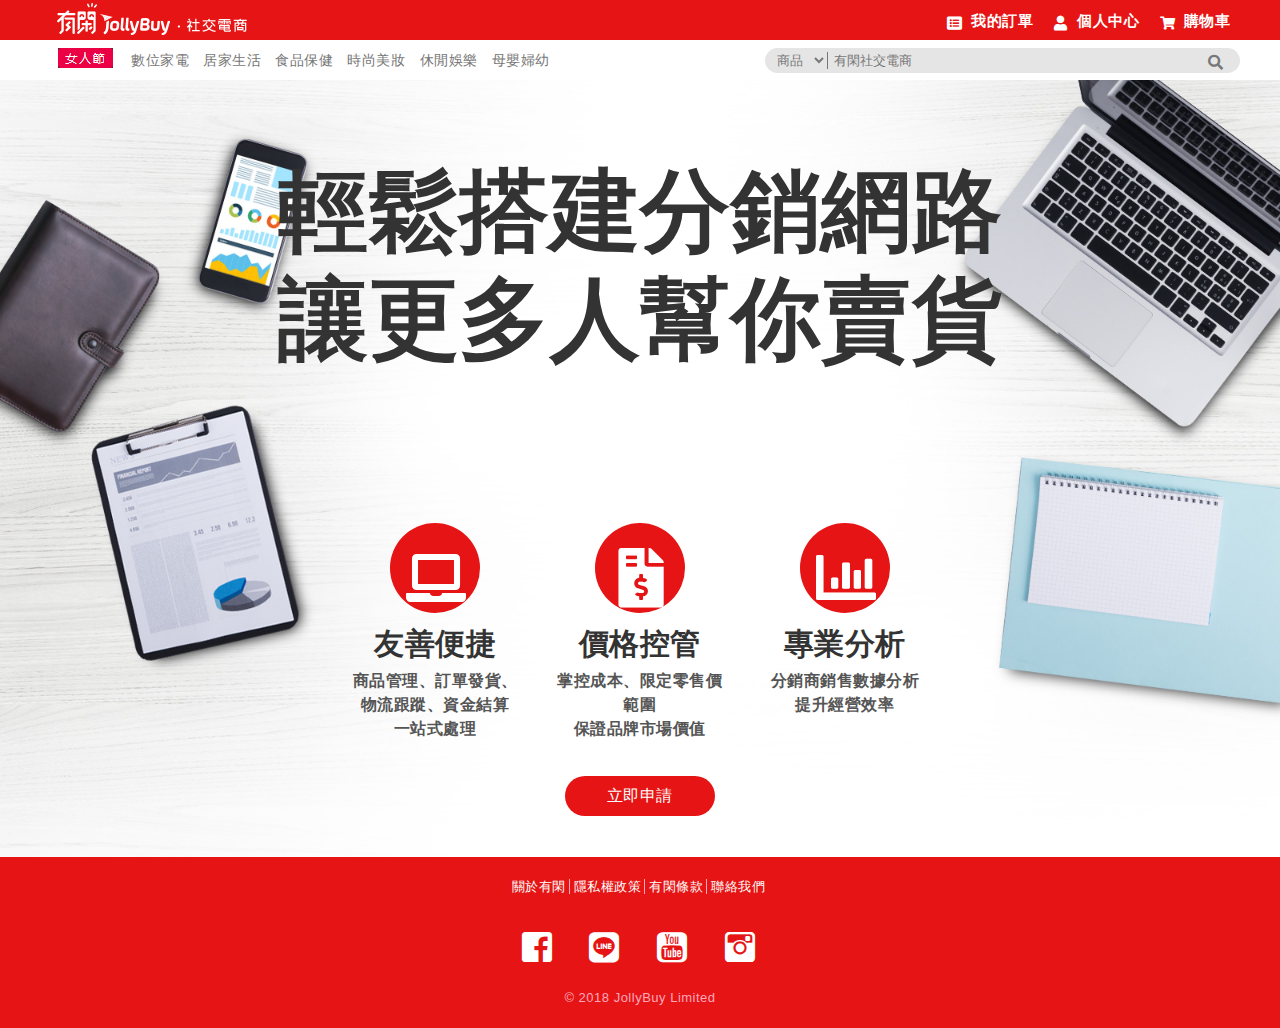
==== commit 194c59e9: "#77297 有閑承接頁面-供貨分銷 #77298 有閑承接頁面-店主" ====
--- a/about-delivery.html
+++ b/about-delivery.html
@@ -113,7 +113,7 @@
             </div>
           </div>
         </div>
-        <div class="btn">立即申請</div>
+        <div class="btn"><a href="https://admin.jollybuy.com/">立即申請</a></div>
       </div>
     </div>    
     <footer>
--- a/beango/css/leisure.css
+++ b/beango/css/leisure.css
@@ -1324,7 +1324,7 @@
 }
 .main-container .three-item{
   position: absolute;
-  top: -370px;
+  top: -360px;
   left: 0;
   right: 0;
   margin: 0 auto;
@@ -1384,6 +1384,9 @@
   color: #FFF;  
   line-height: 26px;  
 }
+.main-container .three-item .btn a{
+  color: #FFF;
+}
 .main-slideshow .group-img{
   background-color: #000;
 }
@@ -1391,6 +1394,22 @@
   top: 0;
   bottom: 0;
   color: #FFF;
+}
+@media (max-height: 600px) {
+  .main-container .three-item{
+    top: -300px;
+  }
+  .main-container .three-item .cont .txt p{
+    font-size: 26px;
+    line-height: 46px;
+  }
+  .main-container .three-item .cont .txt span{
+    font-size: 13px;
+    line-height: 22px;
+  }
+  .main-container .three-item .btn{
+    margin: 15px auto;
+  }
 }
 @media (max-width: 1090px) {
   .main-slideshow .tvwall-title{
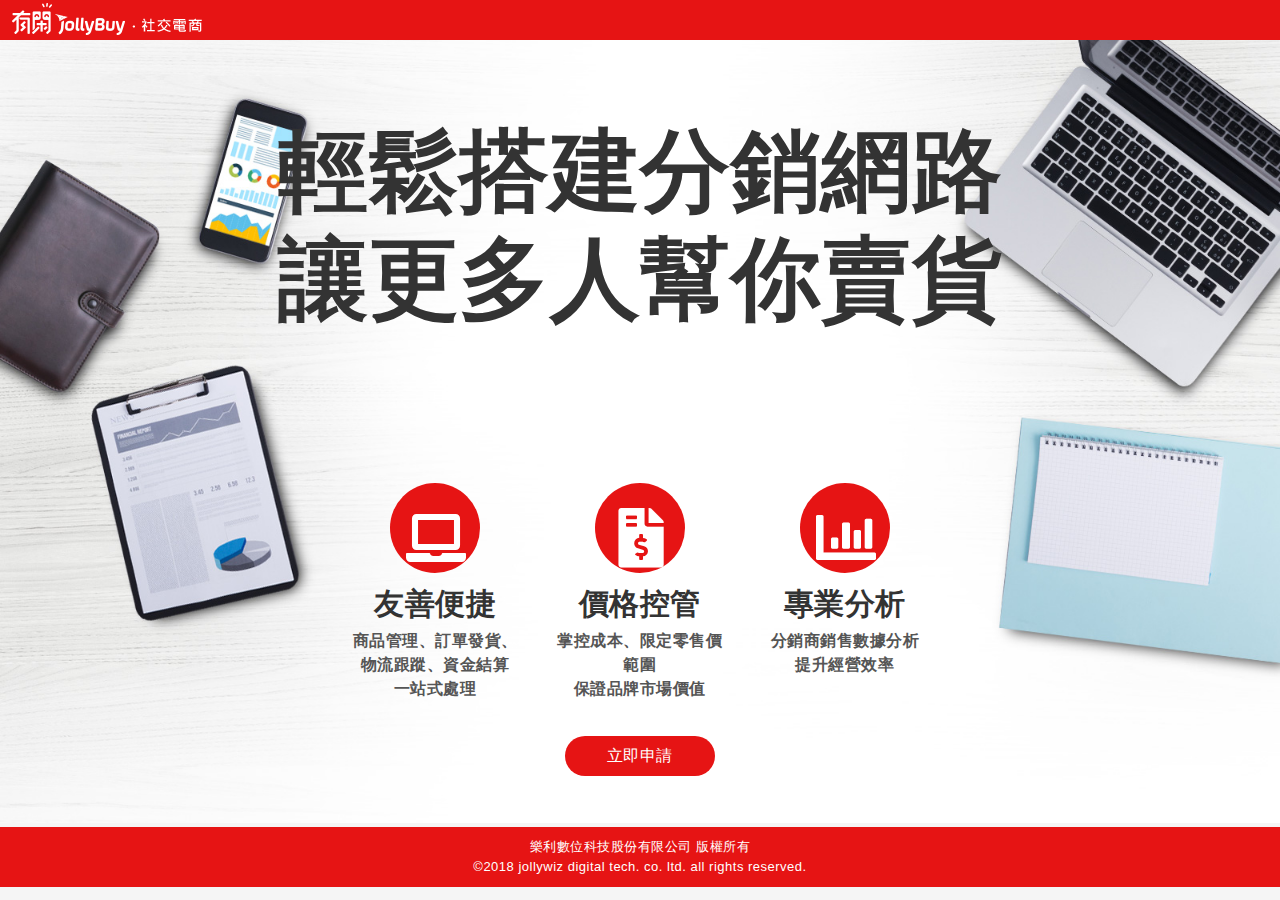
==== commit 88800287: "#77297 有閑承接頁面-供貨分銷 #77298 有閑承接頁面-店主 調整比例.加上連結.拿掉天地" ====
--- a/about-delivery.html
+++ b/about-delivery.html
@@ -15,7 +15,7 @@
 </head>
 <body>
   <div id="wrapper">
-    <header>
+    <!-- <header>
       <div class="row content-with">
         <div id="menu">
           <i class="icon-list icon-m" id="navbarSideButton"></i>
@@ -32,9 +32,9 @@
         </div>
       </div>
       <div class="overlay"></div>
-    </header>
+    </header> -->
     <!-- pc nav -->
-    <div class="nav">      
+    <!-- <div class="nav">      
       <div class="content-with">        
         <nav>   
           <div class="btn">
@@ -66,8 +66,13 @@
           </form>
         </div>
       </div>
-    </div>
+    </div> -->
     <!--end of pc nav -->
+    
+    <div class="about-header">
+      <a href="https://www.jollybuy.com/Beango/IndexNew"><img src="beango/images/logo-mb-JB.png?v=1" alt="有閑"></a>
+    </div>
+    
     <!-- 電視牆 -->
     <div class="main-slideshow">
       <div class="tvwall-banner delivery-img"></div>
@@ -79,7 +84,7 @@
         <div class="item item col-sm-12 col-md-4 col-lg-4">
           <div class="cont">
             <div class="pic">
-              <span class="icon-circle"><i class="icon-laptop"></i></span>              
+              <span class="circle"><i class="icon-laptop"></i></span>              
             </div>
             <div class="txt">
               <p>友善便捷</p>
@@ -92,7 +97,7 @@
         <div class="item item col-sm-12 col-md-4 col-lg-4">
           <div class="cont">
             <div class="pic">
-              <span class="icon-circle"><i class="icon-file-invoice-dollar-solid"></i></span>              
+              <span class="circle"><i class="icon-file-invoice-dollar-solid"></i></span>              
             </div>
             <div class="txt">
               <p>價格控管</p>
@@ -104,7 +109,7 @@
         <div class="item item col-sm-12 col-md-4 col-lg-4">
           <div class="cont">
             <div class="pic">
-              <span class="icon-circle"><i class="icon-chart-bar"></i></span>              
+              <span class="circle"><i class="icon-chart-bar"></i></span>              
             </div>
             <div class="txt">
               <p>專業分析</p>
@@ -115,8 +120,9 @@
         </div>
         <div class="btn"><a href="https://admin.jollybuy.com/">立即申請</a></div>
       </div>
-    </div>    
-    <footer>
+    </div>
+    <div class="about-footer">樂利數位科技股份有限公司 版權所有<br/>©2018 jollywiz digital tech. co. ltd. all rights reserved.</div>
+    <!-- <footer>
       <div class="fixed-footer">
         <ul>
           <li class="goback"><a href="https://dev-www.jollybuy.com/Beango/IndexNew"><i class="icon-home icon-m"></i>回有閑</a></li>
@@ -142,15 +148,15 @@
             <li><a href="javascript:void(0);"><i class="icon-instagram-big-logo icon-xl"></i></a></li>
           </ul>
         </div>
-        <div class="copy-right">© 2018 JollyBuy Limited</div>
+        <div class="copy-right">樂利數位科技股份有限公司 版權所有<br/>©2018 jollywiz digital tech. co. ltd. all rights reserved.</div>
       </div>  
-    </footer>
+    </footer> -->
     <a class="back-to-top" href="javascript:void(0);"></a>
   </div>
 
 <!-- /#wrapper -->
 <!-- left slider content -->
-  <div id="navbarSide" class="navbar-side">
+  <!-- <div id="navbarSide" class="navbar-side">
     <span class="close"><i class="icon-times icon-m" aria-hidden="true"></i></span>
     <div><a href="javascript:void(0);">全站分類</a></div>
     <div>
@@ -175,7 +181,7 @@
         <li><a href="javascript:void(0);"><i class="icon-instagram-big-logo icon-xl"></i></a></li>
       </ul>
     </div>
-  </div>
+  </div> -->
 <!--end of left slider content -->
   <script type="text/javascript" src="beango/js/bootstrap.min.js" ></script>
   <script type="text/javascript" src="beango/js/jquery.mCustomScrollbar.concat.min.js"></script>
--- a/beango/css/icon.css
+++ b/beango/css/icon.css
@@ -1,17 +1,17 @@
 @font-face {
-  font-family: 'icomoon';
-  src:  url('fonts/icon.eot?mkr8te');
-  src:  url('fonts/icon.eot?mkr8te#iefix') format('embedded-opentype'),
-    url('fonts/icon.ttf?mkr8te') format('truetype'),
-    url('fonts/icon.woff?mkr8te') format('woff'),
-    url('fonts/icon.svg?mkr8te#icon') format('svg');
+  font-family: 'icon';
+  src:  url('fonts/icon.eot?7bdooj');
+  src:  url('fonts/icon.eot?7bdooj#iefix') format('embedded-opentype'),
+    url('fonts/icon.ttf?7bdooj') format('truetype'),
+    url('fonts/icon.woff?7bdooj') format('woff'),
+    url('fonts/icon.svg?7bdooj#icon') format('svg');
   font-weight: normal;
   font-style: normal;
 }
 
 [class^="icon-"], [class*=" icon-"] {
   /* use !important to prevent issues with browser extensions that change fonts */
-  font-family: 'icomoon' !important;
+  font-family: 'icon' !important;
   speak: none;
   font-style: normal;
   font-weight: normal;
@@ -24,6 +24,35 @@
   -moz-osx-font-smoothing: grayscale;
 }
 
+.icon-stack {
+    display: inline-block;
+    height: 2em;
+    line-height: 2em;
+    position: relative;
+    vertical-align: middle;
+    width: 2em
+}
+
+.icon-stack-1x,
+.icon-stack-2x {
+    left: 0;
+    position: absolute;
+    text-align: center;
+    width: 100%
+}
+
+.icon-stack-1x {
+    line-height: inherit
+}
+
+.icon-stack-2x {
+    font-size: 2em
+}
+
+.icon-inverse {
+    color: #fff
+}
+
 .icon-s {
   font-size: 15px; }
 
@@ -46,6 +75,159 @@
   text-align: center;
   width: 15px; }
 
+.icon-users:before {
+  content: "\e953";
+}
+.icon-boxes:before {
+  content: "\e954";
+}
+.icon-comment-dots-alt:before {
+  content: "\e952";
+}
+.icon-check-circle:before {
+  content: "\e92d";
+}
+.icon-check-circle-alt:before {
+  content: "\e92e";
+}
+.icon-check-square:before {
+  content: "\e92f";
+}
+.icon-check-square-alt:before {
+  content: "\e930";
+}
+.icon-minus-square:before {
+  content: "\e931";
+}
+.icon-minus-square-alt:before {
+  content: "\e932";
+}
+.icon-plus-square:before {
+  content: "\e933";
+}
+.icon-plus-square-alt:before {
+  content: "\e934";
+}
+.icon-window-close:before {
+  content: "\e935";
+}
+.icon-square:before {
+  content: "\e936";
+}
+.icon-square-alt:before {
+  content: "\e92c";
+}
+.icon-square-full-alt:before {
+  content: "\e92b";
+}
+.icon-times-circle:before {
+  content: "\e937";
+}
+.icon-times-circle-alt:before {
+  content: "\e938";
+}
+.icon-minus-circle-alt:before {
+  content: "\e939";
+}
+.icon-circle:before {
+  content: "\e93a";
+}
+.icon-dot-circle:before {
+  content: "\e93b";
+}
+.icon-dot-circle-alt:before {
+  content: "\e93c";
+}
+.icon-circle-alt:before {
+  content: "\e92a";
+}
+.icon-exclamation-circle:before {
+  content: "\e93d";
+}
+.icon-exclamation:before {
+  content: "\e93e";
+}
+.icon-exclamation-triangle:before {
+  content: "\e93f";
+}
+.icon-list-alt:before {
+  content: "\e940";
+}
+.icon-minus:before {
+  content: "\e941";
+}
+.icon-times:before {
+  content: "\f00d";
+}
+.icon-plus-circle-alt:before {
+  content: "\e942";
+}
+.icon-plus:before {
+  content: "\e943";
+}
+.icon-search:before {
+  content: "\f002";
+}
+.icon-search-minus:before {
+  content: "\e944";
+}
+.icon-search-plus:before {
+  content: "\e945";
+}
+.icon-pen:before {
+  content: "\e946";
+}
+.icon-sort-down:before {
+  content: "\e947";
+}
+.icon-sort:before {
+  content: "\e948";
+}
+.icon-sort-up:before {
+  content: "\e949";
+}
+.icon-arrowleft:before {
+  content: "\f053";
+}
+.icon-arrowright:before {
+  content: "\f054";
+}
+.icon-step-backward:before {
+  content: "\e94a";
+}
+.icon-step-forward:before {
+  content: "\e94b";
+}
+.icon-listalt:before {
+  content: "\f022";
+}
+.icon-align-left:before {
+  content: "\e94c";
+}
+.icon-align-center:before {
+  content: "\e94d";
+}
+.icon-align-right:before {
+  content: "\e94e";
+}
+.icon-bars:before {
+  content: "\f0c9";
+}
+.icon-list:before {
+  content: "\f0ca";
+}
+.icon-thlarge:before {
+  content: "\f009";
+}
+.icon-th:before {
+  content: "\e94f";
+}
+.icon-toggle-off:before {
+  content: "\e950";
+}
+.icon-toggle-on:before {
+  content: "\e951";
+}
 .icon-file-invoice-dollar-solid:before {
   content: "\e929";
 }
@@ -55,234 +237,261 @@
 .icon-chart-pie:before {
   content: "\f200";
 }
-.icon-laptop2:before {
-  content: "\f10a";
-}
 .icon-palette:before {
   content: "\f53f";
 }
+.icon-moneybag:before {
+  content: "\e901";
+}
+.icon-puzzle:before {
+  content: "\e902";
+}
+.icon-crib:before {
+  content: "\e903";
+}
+.icon-babycarriage:before {
+  content: "\e904";
+}
+.icon-soap:before {
+  content: "\e905";
+}
+.icon-bottle:before {
+  content: "\e906";
+}
+.icon-meat:before {
+  content: "\e907";
+}
+.icon-rockinghorse:before {
+  content: "\e908";
+}
+.icon-pregnant:before {
+  content: "\e909";
+}
+.icon-pijama:before {
+  content: "\e90a";
+}
+.icon-megaphone:before {
+  content: "\e90b";
+}
+.icon-light:before {
+  content: "\e90c";
+}
+.icon-tissues:before {
+  content: "\e90d";
+}
+.icon-perfume:before {
+  content: "\e90e";
+}
+.icon-cabinet:before {
+  content: "\e90f";
+}
+.icon-hardware:before {
+  content: "\e910";
+}
+.icon-cannedfood:before {
+  content: "\e911";
+}
+.icon-jelly:before {
+  content: "\e912";
+}
+.icon-dumpling:before {
+  content: "\e913";
+}
+.icon-cake:before {
+  content: "\e914";
+}
+.icon-popcorn:before {
+  content: "\e915";
+}
+.icon-menshoe:before {
+  content: "\e916";
+}
+.icon-menclothes:before {
+  content: "\e917";
+}
+.icon-shoe:before {
+  content: "\e918";
+}
+.icon-necklace:before {
+  content: "\e919";
+}
+.icon-shoppingpurse:before {
+  content: "\e91a";
+}
+.icon-dress:before {
+  content: "\e91b";
+}
+.icon-womenlipstick:before {
+  content: "\e91c";
+}
+.icon-party:before {
+  content: "\e91d";
+}
+.icon-alarm:before {
+  content: "\e91e";
+}
+.icon-campingtent:before {
+  content: "\e91f";
+}
+.icon-filledspeaker:before {
+  content: "\e920";
+}
+.icon-washingmachine:before {
+  content: "\e921";
+}
+.icon-hairdryer:before {
+  content: "\e922";
+}
+.icon-microwaveoven:before {
+  content: "\e923";
+}
+.icon-rim:before {
+  content: "\e924";
+}
+.icon-plus-18-movie:before {
+  content: "\e927";
+}
+.icon-user:before {
+  content: "\f007";
+}
+.icon-cog:before {
+  content: "\f013";
+}
+.icon-camera:before {
+  content: "\f030";
+}
+.icon-shoppingcart:before {
+  content: "\f07a";
+}
+.icon-briefcase:before {
+  content: "\f0b1";
+}
+.icon-coffee:before {
+  content: "\f0f4";
+}
+.icon-gamepad:before {
+  content: "\f11b";
+}
+.icon-dollarsign:before {
+  content: "\f155";
+}
+.icon-thumbsup:before {
+  content: "\f164";
+}
+.icon-paw:before {
+  content: "\f1b0";
+}
+.icon-bicycle:before {
+  content: "\f206";
+}
+.icon-shoppingbag:before {
+  content: "\f290";
+}
+.icon-bath:before {
+  content: "\f2cd";
+}
+.icon-utensils:before {
+  content: "\f2e7";
+}
+.icon-laptop:before {
+  content: "\f109";
+}
+.icon-mobile:before {
+  content: "\f3cd";
+}
+.icon-pad:before {
+  content: "\f3fa";
+}
+.icon-ticket:before {
+  content: "\f3ff";
+}
+.icon-pills:before {
+  content: "\f484";
+}
+.icon-couch:before {
+  content: "\f4b8";
+}
+.icon-broom:before {
+  content: "\f51a";
+}
+.icon-robot:before {
+  content: "\f544";
+}
+.icon-home:before {
+  content: "\f015";
+}
+.icon-store:before {
+  content: "\f54e";
+}
+.icon-twitter-square:before {
+  content: "\f081";
+}
+.icon-twitter:before {
+  content: "\f099";
+}
+.icon-facebook-square:before {
+  content: "\f082";
+}
+.icon-facebook-f:before {
+  content: "\f39e";
+}
+.icon-tumblr-square:before {
+  content: "\f174";
+}
+.icon-tumblr:before {
+  content: "\f173";
+}
+.icon-google-plus-square:before {
+  content: "\f0d4";
+}
+.icon-google-plus-g:before {
+  content: "\f0d5";
+}
+.icon-vimeo-square:before {
+  content: "\f194";
+}
+.icon-vimeo-v:before {
+  content: "\f27d";
+}
+.icon-instagram-big-logo:before {
+  content: "\e925";
+}
+.icon-instagram:before {
+  content: "\f16d";
+}
+.icon-line:before {
+  content: "\f3c0";
+}
+.icon-line-logo:before {
+  content: "\e926";
+}
 .icon-newbeanfun-square:before {
   content: "\e900";
 }
-.icon-moneybag:before {
-  content: "\e901";
-}
-.icon-puzzle:before {
-  content: "\e902";
-}
-.icon-crib:before {
-  content: "\e903";
-}
-.icon-babycarriage:before {
-  content: "\e904";
-}
-.icon-soap:before {
-  content: "\e905";
-}
-.icon-bottle:before {
-  content: "\e906";
-}
-.icon-meat:before {
-  content: "\e907";
-}
-.icon-rockinghorse:before {
-  content: "\e908";
-}
-.icon-pregnant:before {
-  content: "\e909";
-}
-.icon-pijama:before {
-  content: "\e90a";
-}
-.icon-megaphone:before {
-  content: "\e90b";
-}
-.icon-light:before {
-  content: "\e90c";
-}
-.icon-tissues:before {
-  content: "\e90d";
-}
-.icon-perfume:before {
-  content: "\e90e";
-}
-.icon-cabinet:before {
-  content: "\e90f";
-}
-.icon-hardware:before {
-  content: "\e910";
-}
-.icon-cannedfood:before {
-  content: "\e911";
-}
-.icon-jelly:before {
-  content: "\e912";
-}
-.icon-dumpling:before {
-  content: "\e913";
-}
-.icon-cake:before {
-  content: "\e914";
-}
-.icon-popcorn:before {
-  content: "\e915";
-}
-.icon-menshoe:before {
-  content: "\e916";
-}
-.icon-menclothes:before {
-  content: "\e917";
-}
-.icon-shoe:before {
-  content: "\e918";
-}
-.icon-necklace:before {
-  content: "\e919";
-}
-.icon-shoppingpurse:before {
-  content: "\e91a";
-}
-.icon-dress:before {
-  content: "\e91b";
-}
-.icon-womenlipstick:before {
-  content: "\e91c";
-}
-.icon-party:before {
-  content: "\e91d";
-}
-.icon-alarm:before {
-  content: "\e91e";
-}
-.icon-campingtent:before {
-  content: "\e91f";
-}
-.icon-filledspeaker:before {
-  content: "\e920";
-}
-.icon-washingmachine:before {
-  content: "\e921";
-}
-.icon-hairdryer:before {
-  content: "\e922";
-}
-.icon-microwaveoven:before {
-  content: "\e923";
-}
-.icon-rim:before {
-  content: "\e924";
-}
-.icon-instagram-big-logo:before {
-  content: "\e925";
-}
-.icon-line-logo:before {
-  content: "\e926";
-}
-.icon-plus-18-movie:before {
-  content: "\e927";
-}
 .icon-newbeanfun:before {
   content: "\e928";
 }
-.icon-search:before {
-  content: "\f002";
-}
-.icon-user:before {
-  content: "\f007";
-}
-.icon-thlarge:before {
-  content: "\f009";
-}
-.icon-times:before {
-  content: "\f00d";
-}
-.icon-cog:before {
-  content: "\f013";
-}
-.icon-home:before {
-  content: "\f015";
-}
-.icon-listalt:before {
-  content: "\f022";
-}
-.icon-camera:before {
-  content: "\f030";
-}
-.icon-arrowleft:before {
-  content: "\f053";
-}
-.icon-arrowright:before {
-  content: "\f054";
-}
-.icon-shoppingcart:before {
-  content: "\f07a";
-}
-.icon-twitter-square:before {
-  content: "\f081";
-}
-.icon-facebook-square:before {
-  content: "\f082";
-}
-.icon-twitter:before {
-  content: "\f099";
-}
-.icon-briefcase:before {
-  content: "\f0b1";
-}
-.icon-bars:before {
-  content: "\f0c9";
-}
-.icon-list:before {
-  content: "\f0ca";
-}
-.icon-google-plus-square:before {
-  content: "\f0d4";
-}
-.icon-google-plus-g:before {
-  content: "\f0d5";
-}
-.icon-coffee:before {
-  content: "\f0f4";
-}
-.icon-laptop:before {
-  content: "\f109";
-}
-.icon-gamepad:before {
-  content: "\f11b";
-}
-.icon-dollarsign:before {
-  content: "\f155";
-}
-.icon-thumbsup:before {
-  content: "\f164";
-}
 .icon-youtube_sign:before {
   content: "\f166";
 }
+.icon-youtube2:before {
+  content: "\f168";
+}
 .icon-youtube:before {
   content: "\f167";
 }
-.icon-youtube2:before {
-  content: "\f168";
-}
-.icon-instagram:before {
-  content: "\f16d";
-}
-.icon-tumblr:before {
-  content: "\f173";
-}
-.icon-tumblr-square:before {
-  content: "\f174";
+.icon-youtube-square:before {
+  content: "\f431";
+}
+.icon-whatsapp-square:before {
+  content: "\f40c";
+}
+.icon-whatsapp:before {
+  content: "\f232";
 }
 .icon-weibo:before {
   content: "\f18a";
 }
-.icon-vimeo-square:before {
-  content: "\f194";
-}
-.icon-paw:before {
-  content: "\f1b0";
-}
 .icon-weixin:before {
   content: "\f1d7";
 }
@@ -292,63 +501,9 @@
 .icon-cc-mastercard:before {
   content: "\f1f1";
 }
+.icon-cc-jcb:before {
+  content: "\f24b";
+}
 .icon-cc-paypal:before {
   content: "\f1f4";
 }
-.icon-bicycle:before {
-  content: "\f206";
-}
-.icon-whatsapp:before {
-  content: "\f232";
-}
-.icon-cc-jcb:before {
-  content: "\f24b";
-}
-.icon-vimeo-v:before {
-  content: "\f27d";
-}
-.icon-shoppingbag:before {
-  content: "\f290";
-}
-.icon-bath:before {
-  content: "\f2cd";
-}
-.icon-utensils:before {
-  content: "\f2e7";
-}
-.icon-facebook-f:before {
-  content: "\f39e";
-}
-.icon-line:before {
-  content: "\f3c0";
-}
-.icon-mobile:before {
-  content: "\f3cd";
-}
-.icon-pad:before {
-  content: "\f3fa";
-}
-.icon-ticket:before {
-  content: "\f3ff";
-}
-.icon-whatsapp-square:before {
-  content: "\f40c";
-}
-.icon-youtube-square:before {
-  content: "\f431";
-}
-.icon-pills:before {
-  content: "\f484";
-}
-.icon-couch:before {
-  content: "\f4b8";
-}
-.icon-broom:before {
-  content: "\f51a";
-}
-.icon-robot:before {
-  content: "\f544";
-}
-.icon-store:before {
-  content: "\f54e";
-}
--- a/beango/css/leisure.css
+++ b/beango/css/leisure.css
@@ -667,7 +667,7 @@
 /* 導購banner */
 .index-banner{
   display: inline-block;
-  padding: 0 15px;
+  width: 100%;
 }
 .index-banner a.link{
   float: left;
@@ -675,6 +675,97 @@
 }
 .index-banner a.link:first-child{
   margin-right: 2%;
+}
+.index-banner ul li.item .cont{
+  padding: 20px;
+  background-color: #FFF;
+  border: 1px solid #C1C1C1;
+  overflow: hidden;
+}
+.index-banner ul li.item .cont .photo{
+  float: left;
+  position: relative;
+  width: 40%;
+  height: 100%;  
+}
+.index-banner ul li.item .cont .photo i.pos-icon{
+  position: absolute;
+  left: 20px;
+  top: 32px;
+  color: #FFF;
+  font-size: 10vmin;
+}
+.index-banner ul li.item .cont .photo i.icon-circle-alt{
+  position: relative;
+  top: 20px;
+  border-radius: 120px;
+  font-size: 15vmin;
+}
+.index-banner ul li.item.group .cont .photo i.icon-circle-alt{ color: #e61414;}
+.index-banner ul li.item.owner .cont .photo i.icon-circle-alt{ color: #ff7800;}
+.index-banner ul li.item.delivery .cont .photo i.icon-circle-alt{ color: #00a4b7;}
+.index-banner ul li.item .cont .info{
+  float: left;
+  width: 55%;
+  margin-left: 5%;
+  margin-bottom: 5px;
+}
+.index-banner ul li.item .cont .info .title{
+  border-bottom: 1px solid #e5e5e5;
+  font-size: 3.5vmin;
+  line-height: 50px;
+  font-weight: bold;
+  color: #333;
+}
+.index-banner ul li.item .cont .info span{
+  display: block;
+  padding-top: 5px;
+  font-size: 20px;
+  line-height: 32px;
+  color: #777;
+}
+@media (max-width: 1160px) {
+  .index-banner ul li.item .cont .info span{
+    font-size: 16px;
+    line-height: 28px;
+  }
+}
+@media (max-width: 1010px) {
+  .index-banner ul li.item{
+    padding: 0 5px;
+  }
+  .index-banner ul li.item .cont .photo{
+    float: inherit;
+    width: 100%;
+    text-align: center;
+  }
+  .index-banner ul li.item .cont .photo i.pos-icon{
+    left: 0;
+    right: 0;
+  }
+  .index-banner ul li.item .cont .info{
+    float: inherit;
+    margin: 0 0 5px;
+    width: 100%;
+    text-align: center;
+  }
+}
+@media (max-width: 670px) {
+  .index-banner ul li.item .cont .info .title{
+    border: 0;
+    line-height: 42px;
+  }
+  .index-banner ul li.item .cont .info span{
+    display: none;
+  }
+}
+@media (max-width: 414px) {
+  .index-banner ul li.item .cont{
+    padding: 5px;
+  }
+  .index-banner ul li.item .cont .photo i.pos-icon{
+    top: 27px;
+  }
 }
 /*promo*/
 .promo-section{
@@ -1347,7 +1438,7 @@
   font-size: 60px;
   color: #FFF;
 }
-.main-container .three-item .cont .pic .icon-circle{
+.main-container .three-item .cont .pic .circle{
   position: relative;
   display: inline-block;
   width: 90px;
@@ -1395,6 +1486,8 @@
   bottom: 0;
   color: #FFF;
 }
+.about-header{ padding:0 10px; height: 40px; background-color: #e61414;}
+.about-footer{ margin-top:30px; padding:10px; background-color: #e61414; color: #FFF; text-align: center;}
 @media (max-height: 600px) {
   .main-container .three-item{
     top: -300px;
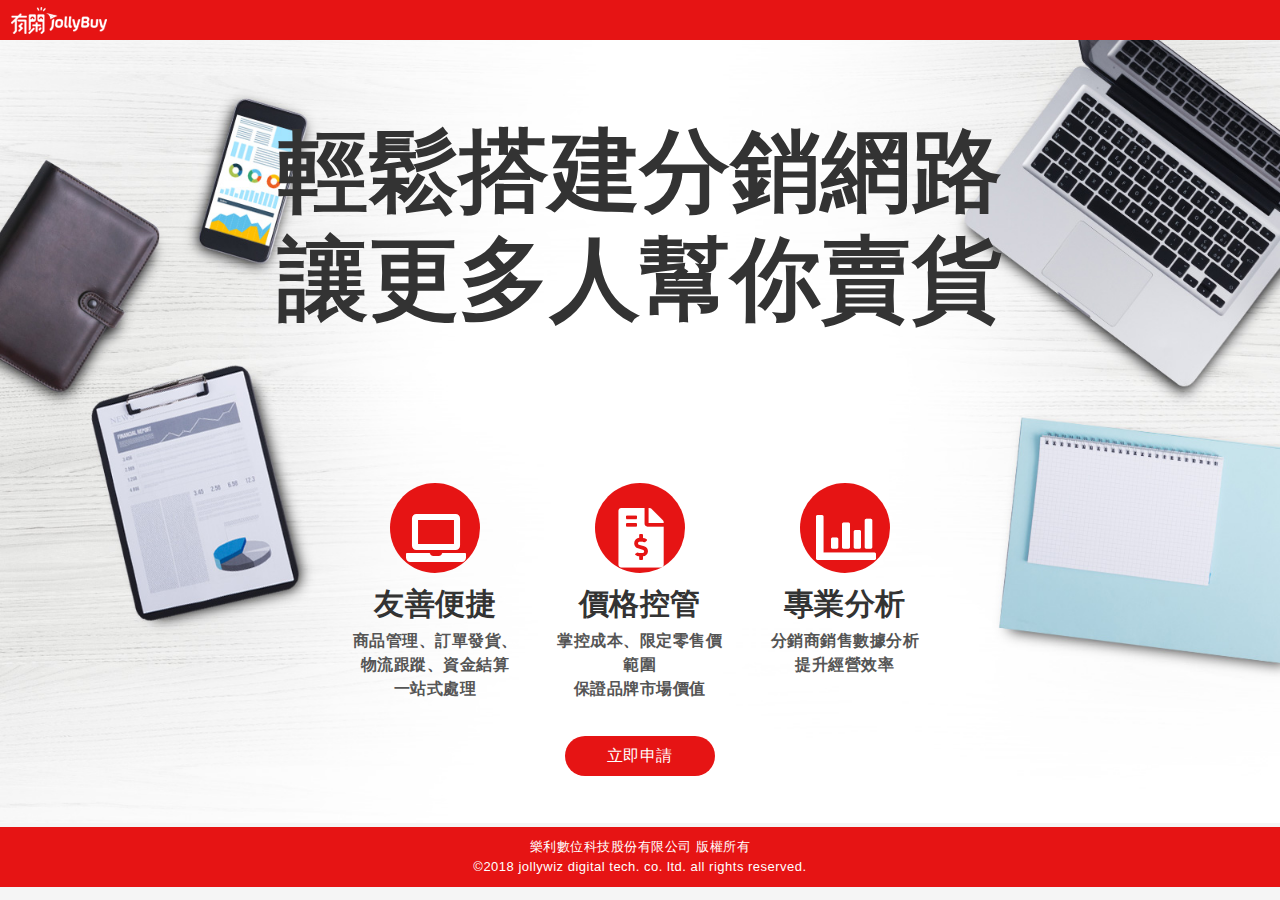
==== commit 57e719b4: "0723 backup" ====
--- a/about-delivery.html
+++ b/about-delivery.html
@@ -5,8 +5,8 @@
   <meta http-equiv="X-UA-Compatible" content="IE=edge, chrome=1">
   <meta name="viewport" content="width=device-width, initial-scale=1, user-scalable=0">
   <title>有閑</title>
+  <link href="beango/images/favicon.png" rel="shortcut icon">
   <link href="beango/css/bootstrap.min.css" rel="stylesheet" type="text/css">
-  <link href="beango/css/owl.carousel.min.css" rel="stylesheet" type="text/css">
   <link href="beango/css/jquery.mCustomScrollbar.min.css" rel="stylesheet" tyle="text/css">
   <link href="beango/css/animate.css" rel="stylesheet" tyle="text/css">
   <link href="beango/css/icon.css" rel="stylesheet" type="text/css">
@@ -186,8 +186,6 @@
   <script type="text/javascript" src="beango/js/bootstrap.min.js" ></script>
   <script type="text/javascript" src="beango/js/jquery.mCustomScrollbar.concat.min.js"></script>
   <script type="text/javascript" src="beango/js/owl.carousel.min.js"></script>
-  <script type="text/javascript" src="beango/js/digit_countdown.js"></script>
-  <script type="text/javascript" src="beango/js/leisure.js"></script>
   <!-- Global site tag (gtag.js) - Google Analytics -->
   <script async src="https://www.googletagmanager.com/gtag/js?id=UA-2205396-38"></script>
   <script>
--- a/beango/css/leisure.css
+++ b/beango/css/leisure.css
@@ -420,6 +420,17 @@
 .product-defult .price-group{
   font-size: 18px;
 }
+.pro-view .product-defult .price-group{
+  position: relative;
+  height: 43px;
+}
+.pro-view .product-defult .price-group .sale-price {
+  position: absolute;
+  left: 0;
+  right: 0;
+  bottom: 0;
+  margin: 0;
+}
 /*網格*/
 .grid .cont{
   text-align: center;
@@ -765,6 +776,13 @@
   }
   .index-banner ul li.item .cont .photo i.pos-icon{
     top: 27px;
+    font-size: 15vmin;
+  }
+  .index-banner ul li.item .cont .photo i.icon-circle-alt{
+    font-size: 22vmin;
+  }
+  .index-banner ul li.item .cont .info .title{
+    font-size: 4.5vmin;
   }
 }
 /*promo*/
@@ -807,7 +825,15 @@
 .promo-section .desc{
   display: inline-block;
   width: 100%;
+  height: 43px;
   white-space: normal;
+  overflow: hidden;
+}
+.promo-section .desc a{
+  display: block;
+  width: 100%;
+  height: 43px;
+  overflow: hidden;
 }
 .promo-section .timer{
   width: 170px;
@@ -850,6 +876,7 @@
 }
 .promo-section .grid .sale-price{
   margin-left: 0;
+  overflow: hidden;
 }
 .promo-section .grid .sale-price span{
   font-size: 25px;
@@ -1205,6 +1232,18 @@
 }
 .promo-discover .item{
   margin-bottom: 10px;
+}
+.promo-discover .item .cont .info .price-group{
+  position: relative;
+  display: block;
+  width: 100%;
+  height: 43px;
+}
+.promo-discover .item .cont .info .price-group .fixed-price{
+  position: absolute;
+  bottom: 0;
+  left: 0;
+  right: 0;
 }
 @media (min-width: 992px) {
   .promo-discover .item{
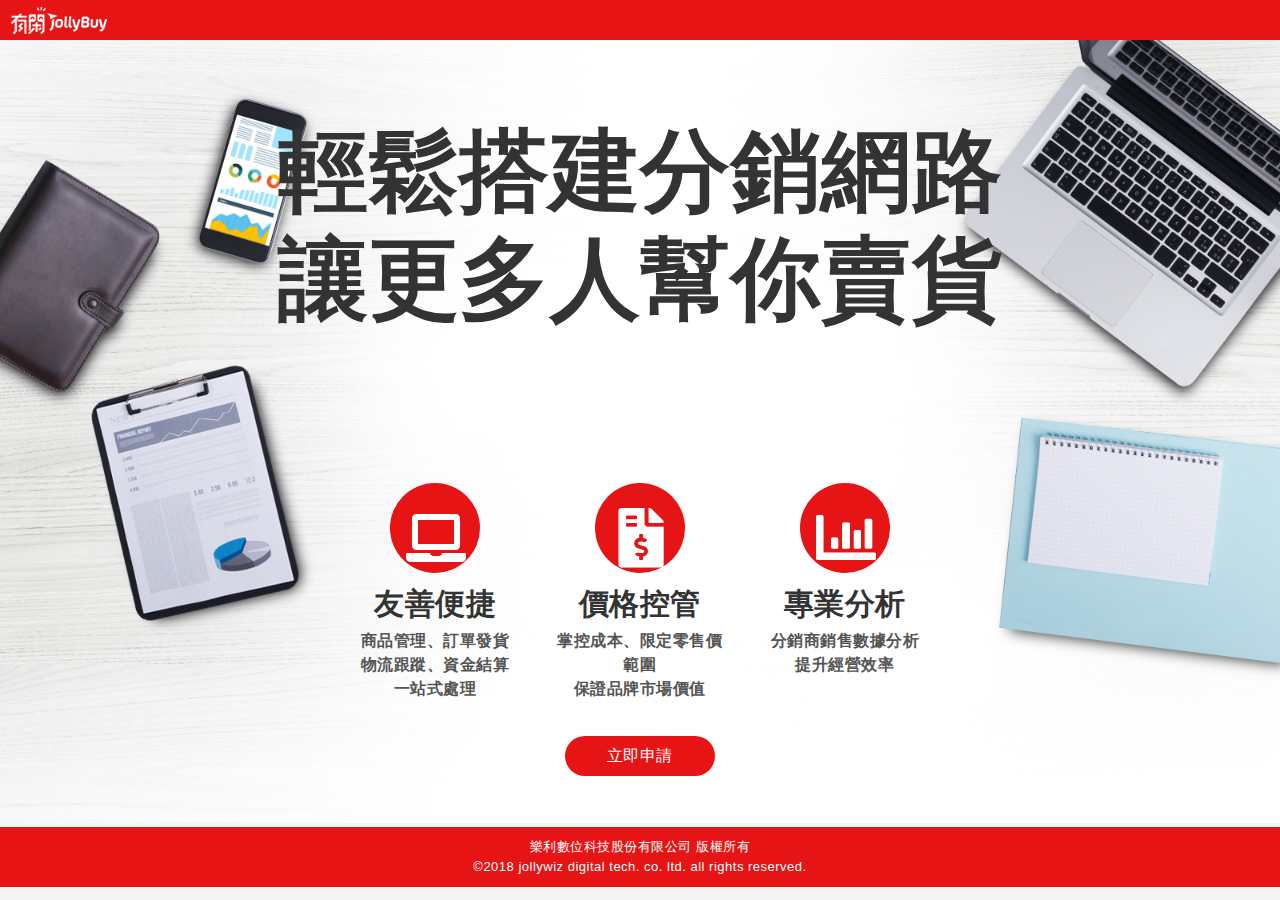
==== commit afec0b27: "關於有閑about修改" ====
--- a/about-delivery.html
+++ b/about-delivery.html
@@ -88,7 +88,7 @@
             </div>
             <div class="txt">
               <p>友善便捷</p>
-              <span>商品管理、訂單發貨、<br/>
+              <span>商品管理、訂單發貨<br/>
                   物流跟蹤、資金結算<br/>
                   一站式處理</span>
             </div>
--- a/beango/css/leisure.css
+++ b/beango/css/leisure.css
@@ -1472,8 +1472,6 @@
   position: absolute;
   top: 24px;
   left: 16px;
-  width: 60px;
-  height: 60px;
   font-size: 60px;
   color: #FFF;
 }
@@ -1613,6 +1611,26 @@
   .main-slideshow .group-img img{
     opacity: 0.8;
   }
+  .main-container .three-item .item{
+    max-width: 290px;
+  }
+  .main-container .three-item .cont .txt p{
+    font-size: 18px;
+  }
+  .main-container .three-item .cont .txt span{
+    font-size: 13px;
+    line-height: 20px;
+  }
+  .main-container .three-item .cont .pic .circle{
+    width: 60px;
+    height: 60px;
+    border-radius: 60px;
+  }
+  .main-container .three-item .cont .pic i{
+    top: 15px;
+    left: 11px;
+    font-size: 40px;
+  }
 }
 
 /* 承接頁樣式 end */
